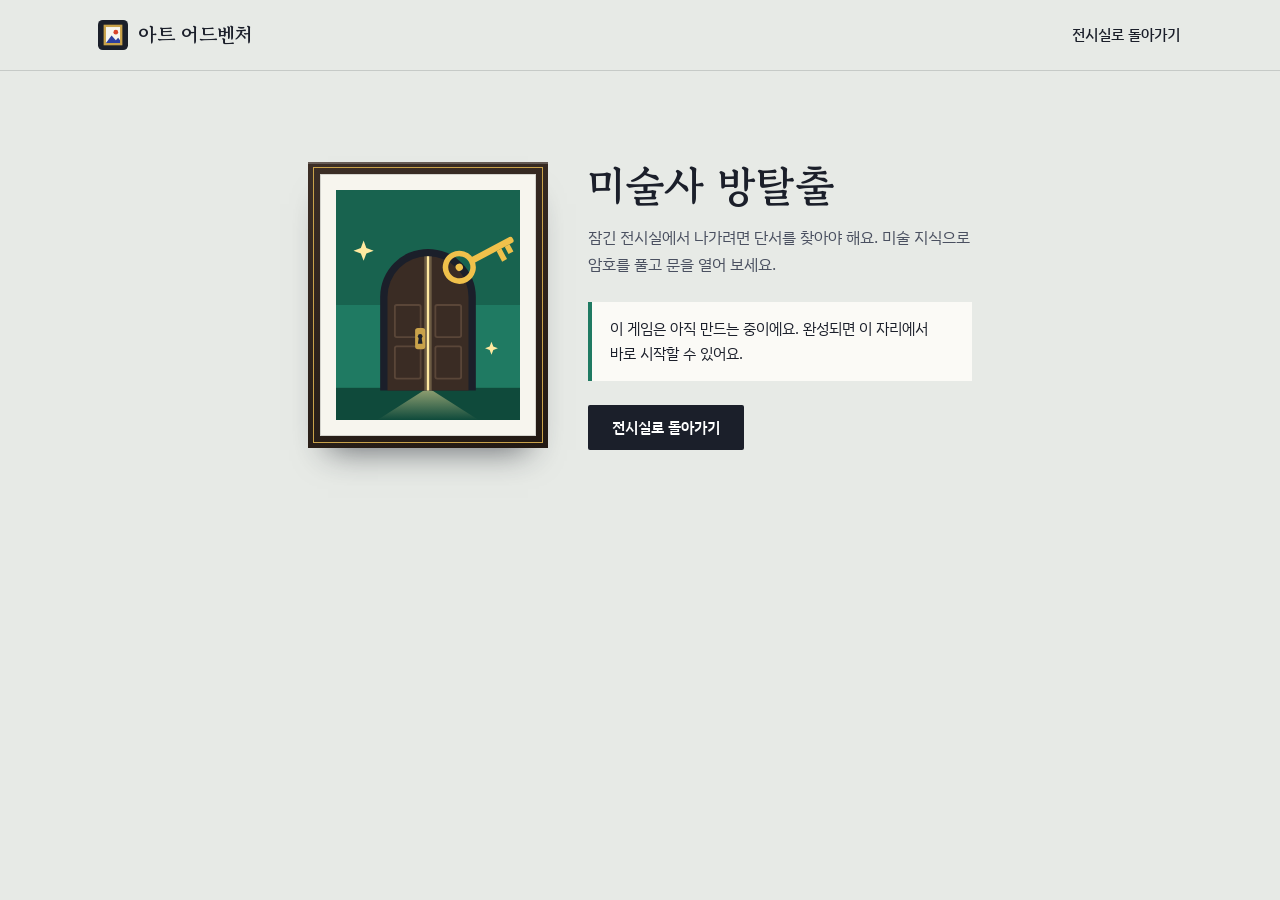
==== games/escape-room/index.html @ 75a303fd "Add files via upload" ====
<!DOCTYPE html>
<html lang="ko">
<head>
  <meta charset="UTF-8">
  <meta name="viewport" content="width=device-width, initial-scale=1">
  <title>게임 | 아트 어드벤처</title>
  <link rel="icon" href="../../images/favicon.svg" type="image/svg+xml">
  <link rel="preconnect" href="https://fonts.googleapis.com">
  <link rel="preconnect" href="https://fonts.gstatic.com" crossorigin>
  <link href="https://fonts.googleapis.com/css2?family=Gowun+Batang:wght@400;700&family=IBM+Plex+Sans+KR:wght@400;500;600&display=swap" rel="stylesheet">
  <link rel="stylesheet" href="../../css/style.css">
</head>
<body data-game="escape-room">
  <header class="site-header">
    <div class="site-header-inner">
      <a class="brand" href="../../index.html">
        <img src="../../images/favicon.svg" alt="">
        <span data-site-name>아트 어드벤처</span>
      </a>
      <nav class="site-nav" aria-label="주요 메뉴">
        <a href="../../index.html#gallery">전시실로 돌아가기</a>
      </nav>
    </div>
  </header>

  <main class="game-stage">
    <div class="frame">
      <div class="mat"><img id="game-image" src="../../images/favicon.svg" alt="" width="400" height="500"></div>
    </div>
    <div class="game-info">
      <h1 id="game-title">게임</h1>
      <p class="summary" id="game-summary"></p>
      <p class="notice">이 게임은 아직 만드는 중이에요. 완성되면 이 자리에서 바로 시작할 수 있어요.</p>
      <a class="btn" href="../../index.html#gallery">전시실로 돌아가기</a>
    </div>
  </main>

  <script src="../../js/games.js"></script>
  <script src="../../js/game-page.js"></script>
</body>
</html>
---- css/style.css ----
/* ==========================================================
   아트 어드벤처 : 온라인 미술관 스타일
   색: 회벽(wall) 바탕 + 물감 색 포인트
   ========================================================== */

:root {
  --wall: #E7EAE6;
  --wall-deep: #D9DDD8;
  --ink: #1B1F2A;
  --ink-soft: #4A5060;
  --paper: #FBFAF6;
  --gold: #C9A24A;
  --ultramarine: #2D3FA0;
  --accent: #2D3FA0;

  --font-display: 'Gowun Batang', 'Nanum Myeongjo', 'Noto Serif KR', serif;
  --font-body: 'IBM Plex Sans KR', 'Noto Sans KR', 'Apple SD Gothic Neo', 'Malgun Gothic', sans-serif;

  --max: 1180px;
  --gutter: clamp(20px, 5vw, 48px);
}

*, *::before, *::after { box-sizing: border-box; }

html { scroll-behavior: smooth; }

body {
  margin: 0;
  background: var(--wall);
  color: var(--ink);
  font-family: var(--font-body);
  font-size: 16px;
  line-height: 1.7;
  -webkit-font-smoothing: antialiased;
  word-break: keep-all;
}

img { max-width: 100%; }

a { color: inherit; }

a:focus-visible,
.btn:focus-visible {
  outline: 3px solid var(--ultramarine);
  outline-offset: 3px;
}

.skip-link {
  position: absolute;
  left: 12px;
  top: -60px;
  background: var(--ink);
  color: #fff;
  padding: 10px 16px;
  z-index: 10;
  text-decoration: none;
}
.skip-link:focus { top: 12px; }

/* ---------- 상단 바 ---------- */
.site-header {
  border-bottom: 1px solid rgba(27, 31, 42, 0.16);
}
.site-header-inner {
  max-width: var(--max);
  margin: 0 auto;
  padding: 18px var(--gutter);
  display: flex;
  align-items: center;
  justify-content: space-between;
  gap: 16px;
}
.brand {
  display: inline-flex;
  align-items: center;
  gap: 10px;
  text-decoration: none;
  font-family: var(--font-display);
  font-weight: 700;
  font-size: 20px;
}
.brand img { width: 30px; height: 30px; display: block; }
.site-nav a {
  text-decoration: none;
  font-weight: 500;
  font-size: 15px;
  padding: 6px 2px;
  border-bottom: 2px solid transparent;
}
.site-nav a:hover { border-bottom-color: var(--ink); }

/* ---------- 입구 (히어로) ---------- */
.hero {
  max-width: var(--max);
  margin: 0 auto;
  padding: clamp(48px, 9vw, 104px) var(--gutter) clamp(40px, 7vw, 80px);
  text-align: center;
}
.hero-plate {
  display: inline-block;
  max-width: 100%;
  padding: clamp(28px, 5vw, 56px) clamp(28px, 7vw, 96px);
  background: var(--paper);
  border: 1px solid rgba(27, 31, 42, 0.22);
  outline: 1px solid var(--gold);
  outline-offset: -10px;
  box-shadow: 0 24px 40px -28px rgba(27, 31, 42, 0.5);
  animation: plate-in 0.9s ease-out both;
}
.hero h1 {
  margin: 0;
  font-family: var(--font-display);
  font-weight: 700;
  font-size: clamp(44px, 9vw, 92px);
  line-height: 1.12;
  letter-spacing: -0.02em;
}
.hero-lead {
  margin: 20px auto 0;
  max-width: 30em;
  font-size: clamp(16px, 2.2vw, 19px);
  color: var(--ink-soft);
}
.hero-cta {
  margin-top: 36px;
}

@keyframes plate-in {
  from { opacity: 0; transform: translateY(-14px); }
  to   { opacity: 1; transform: translateY(0); }
}

/* ---------- 전시실 ---------- */
.rooms {
  max-width: var(--max);
  margin: 0 auto;
  padding: 24px var(--gutter) clamp(64px, 9vw, 112px);
}
.rooms-head {
  text-align: center;
  margin-bottom: clamp(36px, 6vw, 64px);
}
.rooms-head h2 {
  margin: 0;
  font-family: var(--font-display);
  font-size: clamp(28px, 4vw, 40px);
  line-height: 1.3;
}
.rooms-head p {
  margin: 8px 0 0;
  color: var(--ink-soft);
}

/* 개수가 늘어도 마지막 줄이 가운데 정렬돼요 */
.gallery {
  --gap: clamp(32px, 5vw, 56px);
  display: flex;
  flex-wrap: wrap;
  justify-content: center;
  gap: clamp(40px, 6vw, 72px) var(--gap);
}

.exhibit {
  flex: 0 0 calc((100% - 2 * var(--gap)) / 3);
  min-width: 0;
}

/* 갤러리 벽처럼 가운데 열을 살짝 아래로 걸어요 */
.exhibit:nth-child(3n + 2) { margin-top: 44px; }

/* 액자 */
.frame {
  display: block;
  padding: 12px;
  background: linear-gradient(160deg, #3C2E26, #221913);
  outline: 1px solid var(--gold);
  outline-offset: -6px;
  box-shadow:
    0 22px 32px -20px rgba(27, 31, 42, 0.65),
    0 2px 0 rgba(255, 255, 255, 0.22) inset;
}
.mat {
  background: #F7F5EE;
  padding: clamp(10px, 1.6vw, 16px);
  box-shadow: inset 0 0 0 1px rgba(0, 0, 0, 0.14);
}
.mat img {
  display: block;
  width: 100%;
  height: auto;
  aspect-ratio: 4 / 5;
  object-fit: cover;
}

/* 작품 설명 카드 */
.placard {
  width: 90%;
  margin: 22px auto 0;
  padding: 18px 20px 20px;
  background: var(--paper);
  border: 1px solid rgba(27, 31, 42, 0.14);
  border-top: 4px solid var(--accent);
  box-shadow: 0 10px 18px -14px rgba(27, 31, 42, 0.45);
}
.placard-title {
  margin: 0;
  font-family: var(--font-display);
  font-size: 22px;
  line-height: 1.35;
}
.placard-text {
  margin: 8px 0 0;
  font-size: 15px;
  line-height: 1.65;
  color: var(--ink-soft);
}
.placard-foot {
  margin-top: 16px;
  display: flex;
  align-items: center;
  gap: 12px;
  flex-wrap: wrap;
}

/* 버튼 */
.btn {
  display: inline-block;
  padding: 10px 24px;
  background: var(--ink);
  color: #fff;
  font-family: var(--font-body);
  font-weight: 600;
  font-size: 15px;
  text-decoration: none;
  border-radius: 2px;
  transition: background-color 0.2s;
}
.btn:hover { background: var(--ultramarine); }
.btn-large { padding: 14px 32px; font-size: 16px; }

.badge {
  font-size: 13px;
  color: var(--ink-soft);
  padding: 2px 10px;
  border: 1px solid rgba(27, 31, 42, 0.3);
  border-radius: 999px;
}

.empty {
  text-align: center;
  color: var(--ink-soft);
}

/* ---------- 하단 ---------- */
.site-footer {
  border-top: 1px solid rgba(27, 31, 42, 0.16);
  background: var(--wall-deep);
}
.site-footer-inner {
  max-width: var(--max);
  margin: 0 auto;
  padding: 28px var(--gutter);
  font-size: 14px;
  color: var(--ink-soft);
}
.site-footer p { margin: 0; }

/* ---------- 게임 준비 중 페이지 ---------- */
.game-stage {
  max-width: 760px;
  margin: 0 auto;
  padding: clamp(40px, 8vw, 88px) var(--gutter) clamp(56px, 9vw, 104px);
  display: flex;
  flex-wrap: wrap;
  gap: 40px;
  align-items: center;
  justify-content: center;
}
.game-stage .frame { width: 240px; flex: 0 0 auto; }
.game-info { flex: 1 1 280px; }
.game-info h1 {
  margin: 0;
  font-family: var(--font-display);
  font-size: clamp(30px, 5vw, 42px);
  line-height: 1.25;
}
.game-info .summary { margin: 12px 0 0; color: var(--ink-soft); }
.notice {
  margin: 24px 0;
  padding: 14px 18px;
  background: var(--paper);
  border-left: 4px solid var(--accent);
  font-size: 15px;
}

/* ---------- 화면 크기별 ---------- */
@media (max-width: 980px) {
  .exhibit { flex-basis: calc((100% - var(--gap)) / 2); }
  .exhibit:nth-child(3n + 2) { margin-top: 0; }
  .exhibit:nth-child(even) { margin-top: 44px; }
}

@media (max-width: 640px) {
  .exhibit { flex-basis: 100%; max-width: 420px; }
  .exhibit:nth-child(even) { margin-top: 0; }
  .brand { font-size: 18px; }
}

/* 움직임을 줄이고 싶은 사용자 설정을 존중해요 */
@media (prefers-reduced-motion: reduce) {
  html { scroll-behavior: auto; }
  .hero-plate { animation: none; }
  .btn { transition: none; }
}
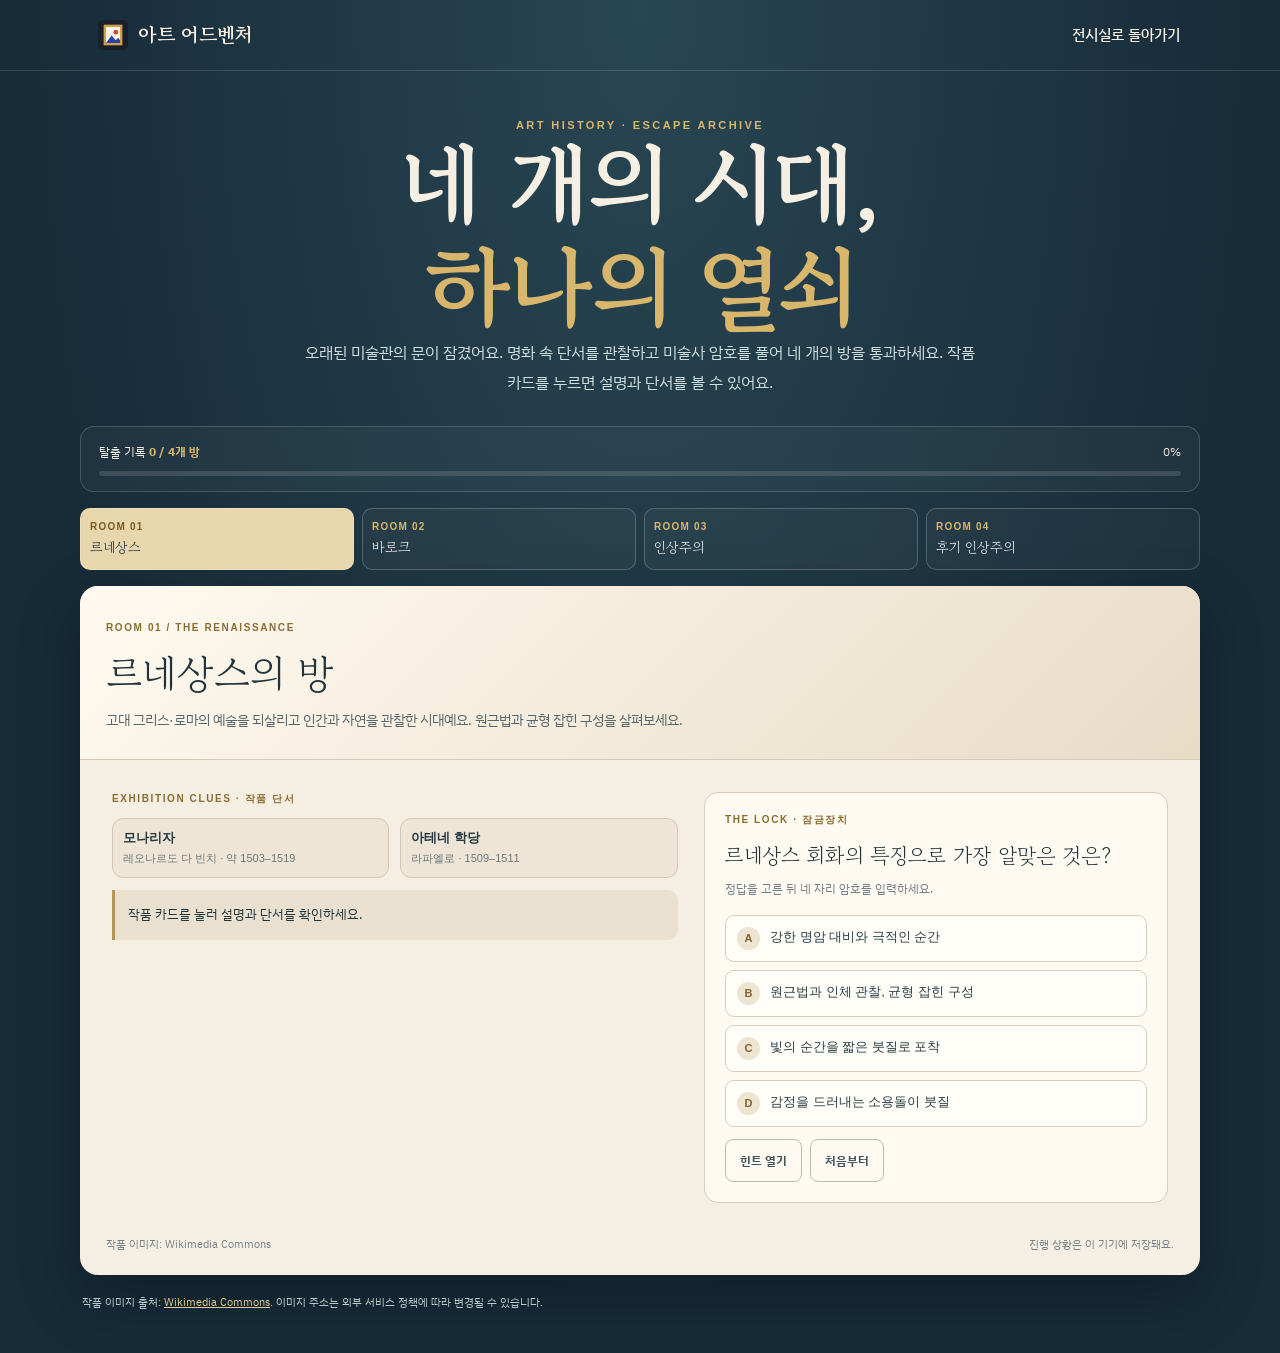
==== commit 67bb5e00: "Add interactive art history escape room" ====
--- a/games/escape-room/index.html
+++ b/games/escape-room/index.html
@@ -1,41 +1,35 @@
-<!DOCTYPE html>
-<html lang="ko">
-<head>
-  <meta charset="UTF-8">
-  <meta name="viewport" content="width=device-width, initial-scale=1">
-  <title>게임 | 아트 어드벤처</title>
-  <link rel="icon" href="../../images/favicon.svg" type="image/svg+xml">
-  <link rel="preconnect" href="https://fonts.googleapis.com">
-  <link rel="preconnect" href="https://fonts.gstatic.com" crossorigin>
-  <link href="https://fonts.googleapis.com/css2?family=Gowun+Batang:wght@400;700&family=IBM+Plex+Sans+KR:wght@400;500;600&display=swap" rel="stylesheet">
-  <link rel="stylesheet" href="../../css/style.css">
-</head>
-<body data-game="escape-room">
-  <header class="site-header">
-    <div class="site-header-inner">
-      <a class="brand" href="../../index.html">
-        <img src="../../images/favicon.svg" alt="">
-        <span data-site-name>아트 어드벤처</span>
-      </a>
-      <nav class="site-nav" aria-label="주요 메뉴">
-        <a href="../../index.html#gallery">전시실로 돌아가기</a>
-      </nav>
-    </div>
-  </header>
-
-  <main class="game-stage">
-    <div class="frame">
-      <div class="mat"><img id="game-image" src="../../images/favicon.svg" alt="" width="400" height="500"></div>
-    </div>
-    <div class="game-info">
-      <h1 id="game-title">게임</h1>
-      <p class="summary" id="game-summary"></p>
-      <p class="notice">이 게임은 아직 만드는 중이에요. 완성되면 이 자리에서 바로 시작할 수 있어요.</p>
-      <a class="btn" href="../../index.html#gallery">전시실로 돌아가기</a>
-    </div>
-  </main>
-
-  <script src="../../js/games.js"></script>
-  <script src="../../js/game-page.js"></script>
-</body>
-</html>
+<!doctype html>
+<html lang="ko"><head><meta charset="utf-8"><meta name="viewport" content="width=device-width,initial-scale=1,viewport-fit=cover"><meta name="theme-color" content="#172b39"><title>미술사 방탈출 | 아트 어드벤처</title><link rel="icon" href="../../images/favicon.svg" type="image/svg+xml"><link rel="preconnect" href="https://fonts.googleapis.com"><link rel="preconnect" href="https://fonts.gstatic.com" crossorigin><link href="https://fonts.googleapis.com/css2?family=Gowun+Batang:wght@400;700&family=IBM+Plex+Sans+KR:wght@400;500;600;700&display=swap" rel="stylesheet"><link rel="stylesheet" href="../../css/style.css">
+<style>
+body{background:radial-gradient(ellipse at top,#294653,#172b39 68%);min-height:100vh}.site-header{border-color:#ffffff25}.site-header .brand,.site-nav a{color:#f8f1e4}.escape{max-width:1120px;width:calc(100% - 32px);margin:auto;color:#f5efe3}.hero{text-align:center;padding:48px 0 28px}.kicker{font:700 11px Arial;letter-spacing:.22em;color:#d8b66b}h1{font:400 clamp(36px,7vw,68px)/1.15 'Gowun Batang',serif;margin:16px 0}h1 em{font-style:normal;color:#d8b66b}.hero p{max-width:680px;margin:auto;color:#d2dfe0;line-height:1.9}.progress{padding:15px 18px;border:1px solid #ffffff2b;border-radius:14px;background:#ffffff09;margin-bottom:16px}.progressline{display:flex;justify-content:space-between;font-size:12px;margin-bottom:9px}.progressline strong{color:#d8b66b}.track{height:5px;background:#ffffff20;border-radius:8px;overflow:hidden}.track span{display:block;height:100%;width:0;background:linear-gradient(90deg,#a98542,#f0dba4);transition:width .25s}.tabs{display:grid;grid-template-columns:repeat(4,1fr);gap:8px;margin-bottom:16px}.tab{padding:12px 9px;text-align:left;border:1px solid #ffffff35;background:#ffffff08;color:#eee;border-radius:10px;cursor:pointer}.tab small{display:block;color:#d8b66b;font:700 10px Arial;letter-spacing:.12em;margin-bottom:5px}.tab span{font:14px 'Gowun Batang',serif}.tab.active{background:#e8d7ad;color:#20343c}.tab.active small{color:#765b29}.tab.done{border-color:#9bc5ad}.board{background:#f5efe3;color:#20343c;border-radius:18px;overflow:hidden;box-shadow:0 22px 60px #0004}.roomhead{padding:26px;background:linear-gradient(135deg,#fffaf0,#e7dcc6);border-bottom:1px solid #d5c9b7}.roomhead small,.label{font:700 10px Arial;letter-spacing:.16em;color:#8a6b31}.roomhead h2{font:400 clamp(27px,4vw,40px)/1.25 'Gowun Batang',serif;margin:9px 0}.roomhead p{font-size:14px;line-height:1.8;color:#56666b;margin:0}.layout{display:grid;grid-template-columns:minmax(0,1fr) minmax(280px,.82fr);gap:26px;padding:clamp(16px,3.5vw,32px)}.label{margin:0 0 12px}.artgrid{display:grid;grid-template-columns:repeat(2,minmax(0,1fr));gap:11px}.art{padding:0;text-align:left;border:1px solid #d4c8b5;background:#eee5d6;border-radius:11px;overflow:hidden;color:#253941;cursor:pointer;min-width:0}.art img{display:block;width:100%;height:clamp(130px,18vw,210px);object-fit:cover;background:#d7c7a8}.art b{display:block;padding:10px 10px 0;font-size:13px}.art small{display:block;padding:4px 10px 11px;color:#69777b;font-size:11px}.note{margin-top:12px;padding:13px;background:#e9e0d0;border-left:3px solid #b8954d;border-radius:0 10px 10px 0;font-size:13px;line-height:1.8;min-height:50px}.question{background:#fffaf1;border:1px solid #d8cdbb;border-radius:14px;padding:20px;align-self:start}.question h3{font:400 21px/1.55 'Gowun Batang',serif;margin:0 0 8px}.sub{font-size:12px;color:#738087;margin:0 0 15px}.answers{display:grid;gap:8px}.answer{display:flex;gap:10px;align-items:flex-start;width:100%;text-align:left;border:1px solid #d9cfbf;background:#fffdf8;border-radius:9px;padding:11px;color:#293d44;font-size:13px;line-height:1.55;min-height:45px;cursor:pointer}.letter{flex:none;width:23px;height:23px;display:grid;place-items:center;border-radius:50%;background:#eee4d2;color:#80632e;font:700 11px Arial}.answer.correct{background:#e5f0e8;border-color:#6e9a81}.answer.wrong{background:#f9e7e1;border-color:#c98170}.feedback{display:none;margin-top:11px;padding:12px;border-radius:9px;font-size:12px;line-height:1.8}.feedback.show{display:block}.info{background:#e5eee7;color:#315f4d}.error{background:#f8e5e0;color:#873f35}.hint{background:#f4ecd8;color:#735824}.btn{border:0;background:#bd984f;color:#1b303b;border-radius:8px;padding:12px 14px;font-weight:700;font-size:12px;min-height:43px;cursor:pointer}.secondary{border:1px solid #b7bcb6;background:transparent;color:#41565d}.btns{display:flex;gap:8px;flex-wrap:wrap;margin-top:12px}.code{display:none;margin-top:14px;background:#1b303b;color:#fff1cc;border-radius:11px;padding:14px}.code.show{display:block}.code p{font-size:12px;line-height:1.7;margin:0 0 10px;color:#e2d8c3}.coderow{display:flex;gap:8px}.coderow input{min-width:0;width:100%;border:1px solid #a58c5c;border-radius:8px;background:#fffaf0;color:#20343c;text-align:center;letter-spacing:.2em;font:700 20px Arial;padding:10px}.foot{display:flex;justify-content:space-between;gap:12px;flex-wrap:wrap;padding:0 26px 22px;color:#758186;font-size:11px}.complete{display:none;text-align:center;padding:55px 22px;background:linear-gradient(145deg,#fff8e8,#e5d5b6);color:#20343c}.complete.show{display:block}.seal{width:76px;height:76px;border:1px solid #b18d4d;border-radius:50%;display:grid;place-items:center;font-size:34px;color:#97712e;margin:0 auto 20px}.complete h2{font:400 clamp(32px,6vw,50px) 'Gowun Batang',serif;margin:0 0 12px}.complete p{font-size:14px;line-height:1.9;max-width:650px;margin:0 auto 20px}.modal{position:fixed;inset:0;z-index:9999;display:none;align-items:center;justify-content:center;padding:16px;background:#07141dcc}.modal.open{display:flex}.modalcard{width:min(680px,100%);max-height:92vh;overflow:auto;border-radius:15px;background:#f5efe3;color:#253941}.modalcard img{display:block;width:100%;max-height:42vh;object-fit:contain;background:#e4dac8}.modalbody{padding:20px}.modalbody h3{font:400 25px 'Gowun Batang',serif;margin:0 0 5px}.meta{font-size:12px;color:#80632e;margin-bottom:12px}.modalbody p{font-size:14px;line-height:1.9}.modalactions{display:flex;justify-content:space-between;gap:12px;align-items:center;flex-wrap:wrap}.modal a{font-size:12px;color:#785a27}.credit{padding:18px 2px 40px;font-size:11px;line-height:1.8;color:#bdc9c9}.credit a{color:#e2cc8e}
+@media(max-width:760px){.layout{grid-template-columns:1fr}.art img{height:clamp(130px,32vw,220px)}}@media(max-width:480px){.escape{width:calc(100% - 22px)}.hero{padding-top:32px}.tabs{grid-template-columns:repeat(2,1fr)}.question{padding:15px}.coderow{flex-direction:column}.coderow .btn{width:100%}.foot{padding:0 16px 20px}}@media(prefers-reduced-motion:reduce){*,*:before,*:after{scroll-behavior:auto!important;transition:none!important}}
+</style></head><body><header class="site-header"><div class="site-header-inner"><a class="brand" href="../../index.html"><img src="../../images/favicon.svg" alt=""><span>아트 어드벤처</span></a><nav class="site-nav"><a href="../../index.html#gallery">전시실로 돌아가기</a></nav></div></header>
+<main class="escape"><section class="hero"><div class="kicker">ART HISTORY · ESCAPE ARCHIVE</div><h1>네 개의 시대,<br><em>하나의 열쇠</em></h1><p>오래된 미술관의 문이 잠겼어요. 명화 속 단서를 관찰하고 미술사 암호를 풀어 네 개의 방을 통과하세요. 작품 카드를 누르면 설명과 단서를 볼 수 있어요.</p></section>
+<section class="progress"><div class="progressline"><span>탈출 기록 <strong id="progressText">0 / 4개 방</strong></span><span id="progressPct">0%</span></div><div class="track"><span id="progressBar"></span></div></section>
+<nav class="tabs" aria-label="방 진행 상황"><button class="tab active" data-room="0"><small>ROOM 01</small><span>르네상스</span></button><button class="tab" data-room="1"><small>ROOM 02</small><span>바로크</span></button><button class="tab" data-room="2"><small>ROOM 03</small><span>인상주의</span></button><button class="tab" data-room="3"><small>ROOM 04</small><span>후기 인상주의</span></button></nav>
+<section class="board" id="board"><div id="roomLayout"><header class="roomhead"><small id="roomIndex"></small><h2 id="roomTitle"></h2><p id="roomIntro"></p></header><div class="layout"><section><p class="label">EXHIBITION CLUES · 작품 단서</p><div class="artgrid" id="artGrid"></div><div class="note" id="artNote">작품 카드를 눌러 단서를 확인하세요.</div></section><section class="question"><p class="label">THE LOCK · 잠금장치</p><h3 id="questionTitle"></h3><p class="sub">정답을 고른 뒤 네 자리 암호를 입력하세요.</p><div class="answers" id="answers"></div><div class="feedback" id="feedback" role="status" aria-live="polite"></div><div class="btns"><button class="btn secondary" id="hintBtn">힌트 열기</button><button class="btn secondary" id="resetBtn">처음부터</button></div><div class="code" id="codeArea"><p>정답이에요. 네 자리 암호를 입력해 문을 여세요.</p><div class="coderow"><input id="codeInput" inputmode="numeric" maxlength="4" pattern="[0-9]{4}" aria-label="네 자리 암호" placeholder="••••"><button class="btn" id="unlockBtn">문 열기</button></div><div class="feedback" id="codeFeedback" role="status" aria-live="polite"></div></div></section></div><div class="foot"><span>작품 이미지: Wikimedia Commons</span><span>진행 상황은 이 기기에 저장돼요.</span></div></div><section class="complete" id="completeScreen"><div class="seal">✦</div><h2>미술관 탈출 성공!</h2><p>축하합니다! 네 개의 전시실을 모두 통과했어요. 이제 작품을 볼 때 시대의 특징과 화가의 표현을 더 잘 발견할 수 있을 거예요.</p><p id="finishDate"></p><button class="btn" id="playAgain">다시 도전하기</button> <a class="btn secondary" href="../../index.html">홈으로</a></section></section><div class="credit">작품 이미지 출처: <a href="https://commons.wikimedia.org/" target="_blank" rel="noopener">Wikimedia Commons</a>. 이미지 주소는 외부 서비스 정책에 따라 변경될 수 있습니다.</div></main>
+<div class="modal" id="artModal" role="dialog" aria-modal="true" aria-labelledby="modalTitle"><div class="modalcard"><img id="modalImage" alt=""><div class="modalbody"><div class="meta" id="modalMeta"></div><h3 id="modalTitle"></h3><p id="modalText"></p><div class="modalactions"><a id="modalSource" href="#" target="_blank" rel="noopener">작품 출처 보기 ↗</a><button class="btn" id="closeModal">닫기</button></div></div></div></div>
+<script>
+(function(){'use strict';
+const rooms=[
+{index:'ROOM 01 / THE RENAISSANCE',title:'르네상스의 방',intro:'고대 그리스·로마의 예술을 되살리고 인간과 자연을 관찰한 시대예요. 원근법과 균형 잡힌 구성을 살펴보세요.',question:'르네상스 회화의 특징으로 가장 알맞은 것은?',hint:'수학적 원근법, 인체와 자연의 관찰, 균형 잡힌 구성이 중요해요.',explanation:'르네상스 화가들은 원근법과 해부학적 관찰을 활용해 공간과 인체를 설득력 있게 표현했습니다.',answers:['강한 명암 대비와 극적인 순간','원근법과 인체 관찰, 균형 잡힌 구성','빛의 순간을 짧은 붓질로 포착','감정을 드러내는 소용돌이 붓질'],correct:1,code:'1503',codeNote:'모나리자가 그려지기 시작한 것으로 알려진 해인 약 1503년을 암호로 삼았어요.',artworks:[{title:'모나리자',artist:'레오나르도 다 빈치',date:'약 1503–1519',src:'https://commons.wikimedia.org/wiki/Special:FilePath/Mona_Lisa,_by_Leonardo_da_Vinci,_from_C2RMF_retouched.jpg',source:'https://commons.wikimedia.org/wiki/Category:Mona_Lisa',text:'부드러운 명암법과 미묘한 표정, 인물 뒤의 풍경이 특징입니다. 윤곽선을 뚜렷하게 긋기보다 색과 명암을 부드럽게 연결했습니다.'},{title:'아테네 학당',artist:'라파엘로',date:'1509–1511',src:'https://commons.wikimedia.org/wiki/Special:FilePath/Raphael_School_of_Athens.jpg',source:'https://commons.wikimedia.org/wiki/Category:The_School_of_Athens',text:'고대 철학자들을 웅장한 건축 공간에 배치한 프레스코화입니다. 중앙의 소실점과 균형 잡힌 인물 배치에서 원근법과 조화를 볼 수 있습니다.'}]},
+{index:'ROOM 02 / THE BAROQUE',title:'바로크의 방',intro:'강렬한 빛과 어둠, 움직임, 극적인 순간이 관람객을 이야기 속으로 끌어들여요. 빛이 어디에서 오는지 살펴보세요.',question:'바로크 회화에서 자주 볼 수 있는 표현은?',hint:'빛과 어둠의 극적인 대비가 인물과 사건을 강조합니다.',explanation:'바로크 회화는 극적인 구도와 움직임, 강한 명암 대비로 감정과 사건의 긴장감을 전달했습니다.',answers:['완벽한 대칭과 정지감만 추구','순간의 빛만 기록','강한 명암 대비와 극적인 움직임','기하학적 형태로 사물을 단순화'],correct:2,code:'1642',codeNote:'렘브란트의 대표작 야경이 완성된 해인 1642를 암호로 사용합니다.',artworks:[{title:'성 마태오의 소명',artist:'카라바조',date:'1599–1600',src:'https://commons.wikimedia.org/wiki/Special:FilePath/The_Calling_of_Saint_Matthew_by_Caravaggio.jpg',source:'https://commons.wikimedia.org/wiki/Category:The_Calling_of_Saint_Matthew',text:'빛이 인물들을 가로지르며 장면의 핵심을 강조합니다. 밝음과 어둠의 강한 대비가 시선을 이끌고 사건을 극적으로 만듭니다.'},{title:'야경',artist:'렘브란트',date:'1642',src:'https://commons.wikimedia.org/wiki/Special:FilePath/The_Nightwatch_by_Rembrandt.jpg',source:'https://commons.wikimedia.org/wiki/Category:The_Nightwatch',text:'인물마다 다른 자세와 빛의 강조가 장면에 움직임을 줍니다. 본래 밤 장면을 뜻하는 그림은 아니며 표면이 어두워진 뒤 야경이라는 이름으로 알려졌습니다.'}]},
+{index:'ROOM 03 / IMPRESSIONISM',title:'인상주의의 방',intro:'화가들은 야외에서 변화하는 빛과 대기를 관찰했어요. 한순간의 색과 느낌을 포착한 그림에서 암호를 찾아보세요.',question:'모네의 ‘인상, 해돋이’가 보여주는 관심은 무엇일까?',hint:'사진처럼 세밀하게 묘사하기보다 항구에 비친 빛과 대기의 순간적인 느낌을 포착합니다.',explanation:'모네의 인상, 해돋이는 1872년에 그려졌고 1874년 전시되었습니다. 작품 제목에서 인상주의라는 명칭이 비롯되었습니다.',answers:['역사적 영웅의 이상화','순간적인 빛과 대기의 인상','정확한 윤곽선과 매끈한 마감','종교적 상징만을 중심에 둔 구성'],correct:1,code:'1872',codeNote:'모네의 인상, 해돋이가 그려진 해인 1872를 암호로 사용합니다.',artworks:[{title:'인상, 해돋이',artist:'클로드 모네',date:'1872',src:'https://commons.wikimedia.org/wiki/Special:FilePath/Claude_Monet,_Impression,_soleil_levant.jpg',source:'https://commons.wikimedia.org/wiki/Category:Impression,_soleil_levant',text:'항구의 배와 해돋이를 세밀한 윤곽보다 색과 붓질로 표현했습니다. 1874년 독립 전시에 출품되었고 제목이 인상주의라는 명칭의 계기가 되었습니다.'},{title:'수련',artist:'클로드 모네',date:'연작, 1890년대–1920년대',src:'https://commons.wikimedia.org/wiki/Special:FilePath/Claude_Monet_-_Water_Lilies_-_1906,_Ryerson.jpg',source:'https://commons.wikimedia.org/wiki/Category:Water_Lilies_by_Claude_Monet',text:'모네는 지베르니 정원의 연못을 여러 해 동안 그렸습니다. 수면의 반사와 빛의 변화, 시간과 날씨에 따라 달라지는 풍경을 탐구합니다.'}]},
+{index:'ROOM 04 / POST-IMPRESSIONISM',title:'후기 인상주의의 방',intro:'인상주의 이후 화가들은 구조, 감정, 상징과 개인적인 표현을 탐구했어요. 마지막 암호를 찾아 미술관을 탈출하세요.',question:'반 고흐의 ‘별이 빛나는 밤’에 가장 잘 드러나는 특징은?',hint:'소용돌이치는 붓질과 강렬한 색채가 화가의 주관적인 표현을 드러냅니다.',explanation:'후기 인상주의는 하나의 통일된 양식이 아니라 인상주의 이후 색·형태·구조·감정을 개성적으로 탐구한 다양한 경향입니다.',answers:['사진 같은 사실적 묘사만 추구','빛의 순간만 기록하고 감정을 배제','기하학적 형태로 사물을 해체','강렬한 색과 소용돌이 붓질로 내면 표현'],correct:3,code:'1889',codeNote:'반 고흐가 별이 빛나는 밤을 그린 해인 1889를 암호로 사용합니다.',artworks:[{title:'별이 빛나는 밤',artist:'빈센트 반 고흐',date:'1889',src:'https://commons.wikimedia.org/wiki/Special:FilePath/Van_Gogh_-_Starry_Night_-_Google_Art_Project.jpg',source:'https://commons.wikimedia.org/wiki/Category:The_Starry_Night',text:'소용돌이치는 하늘과 리듬감 있는 붓질, 강렬한 색은 풍경을 눈에 보이는 대로만 재현하기보다 주관적으로 표현합니다.'},{title:'해바라기',artist:'빈센트 반 고흐',date:'1888년 연작',src:'https://commons.wikimedia.org/wiki/Special:FilePath/Vincent_van_Gogh_-_Sunflowers_-_VGM_F458.jpg',source:'https://commons.wikimedia.org/wiki/Category:Sunflowers_by_Vincent_van_Gogh',text:'해바라기 연작은 노랑의 다양한 색조와 굵은 붓질을 활용합니다. 색은 화면 전체의 감정과 리듬을 만드는 요소이기도 합니다.'}]}
+];
+const S={room:0,cleared:[false,false,false,false],solved:[false,false,false,false],hints:[false,false,false,false],focus:null},$=id=>document.getElementById(id);
+function load(){try{const x=JSON.parse(localStorage.getItem('artAdventureEscapeRoom')||'null');if(x){if(Array.isArray(x.cleared)&&x.cleared.length===4)S.cleared=x.cleared.map(Boolean);if(Array.isArray(x.solved)&&x.solved.length===4)S.solved=x.solved.map(Boolean);if(Array.isArray(x.hints)&&x.hints.length===4)S.hints=x.hints.map(Boolean);let n=0;S.cleared.forEach((v,i)=>{if(v)n=i+1});S.room=Math.min(Math.max(0,Number(x.room)||0),Math.min(n,3))}}catch(e){}}
+function save(){try{localStorage.setItem('artAdventureEscapeRoom',JSON.stringify({room:S.room,cleared:S.cleared,solved:S.solved,hints:S.hints}))}catch(e){}}
+function msg(id,t,type){$(id).textContent=t;$(id).className='feedback show '+type}
+function progress(){let n=S.cleared.filter(Boolean).length,p=Math.round(n/4*100);$('progressText').textContent=n+' / 4개 방';$('progressPct').textContent=p+'%';$('progressBar').style.width=p+'%';document.querySelectorAll('.tab').forEach((b,i)=>{b.classList.toggle('active',i===S.room);b.classList.toggle('done',S.cleared[i]);b.disabled=i>0&&!S.cleared[i-1]&&i!==S.room})}
+function render(){let r=rooms[S.room];$('roomIndex').textContent=r.index;$('roomTitle').textContent=r.title;$('roomIntro').textContent=r.intro;$('questionTitle').textContent=r.question;$('artGrid').innerHTML='';r.artworks.forEach(a=>{let b=document.createElement('button');b.type='button';b.className='art';let img=document.createElement('img');img.loading='lazy';img.src=a.src;img.alt=a.title+' — '+a.artist;img.onerror=()=>img.style.display='none';let t=document.createElement('b');t.textContent=a.title;let m=document.createElement('small');m.textContent=a.artist+' · '+a.date;b.append(img,t,m);b.addEventListener('click',()=>openArt(a));$('artGrid').append(b)});$('artNote').textContent='작품 카드를 눌러 설명과 단서를 확인하세요.';$('answers').innerHTML='';r.answers.forEach((t,i)=>{let b=document.createElement('button');b.type='button';b.className='answer';let l=document.createElement('span');l.className='letter';l.textContent=String.fromCharCode(65+i);let s=document.createElement('span');s.textContent=t;b.append(l,s);b.addEventListener('click',()=>answer(i,b));$('answers').append(b)});$('feedback').className='feedback';$('codeFeedback').className='feedback';$('codeArea').classList.toggle('show',S.solved[S.room]&&!S.cleared[S.room]);$('codeInput').value='';$('hintBtn').textContent=S.hints[S.room]?'힌트 다시 보기':'힌트 열기';$('unlockBtn').textContent='문 열기';$('unlockBtn').onclick=unlock;if(S.solved[S.room]){msg('feedback','정답입니다! '+r.explanation,'info');document.querySelectorAll('.answer').forEach((b,i)=>{b.disabled=true;if(i===r.correct)b.classList.add('correct')})}if(S.cleared[S.room])msg('feedback','이 방은 이미 통과했어요. 다음 방을 선택해 이동하세요.','info');$('roomLayout').hidden=false;$('completeScreen').classList.remove('show');progress();save()}
+function answer(i,b){if(S.solved[S.room]||S.cleared[S.room])return;let r=rooms[S.room];if(i===r.correct){S.solved[S.room]=true;b.classList.add('correct');document.querySelectorAll('.answer').forEach(x=>x.disabled=true);msg('feedback','정답입니다! '+r.explanation,'info');$('codeArea').classList.add('show');$('codeInput').focus();save()}else{b.classList.add('wrong');b.disabled=true;msg('feedback','아직 문이 열리지 않았어요. 작품을 다시 관찰하거나 힌트를 확인해 보세요.','error')}}
+function openArt(a){S.focus=document.activeElement;$('modalImage').src=a.src;$('modalImage').alt=a.title+' — '+a.artist;$('modalMeta').textContent=a.artist+' · '+a.date;$('modalTitle').textContent=a.title;$('modalText').textContent=a.text;$('modalSource').href=a.source;$('artModal').classList.add('open');$('closeModal').focus();$('artNote').textContent='관찰 노트 · '+a.title+' — '+a.text}
+function closeArt(){$('artModal').classList.remove('open');if(S.focus&&S.focus.focus)S.focus.focus}
+function unlock(){if(!S.solved[S.room])return;let r=rooms[S.room];if($('codeInput').value.trim()!==r.code){msg('codeFeedback','암호가 맞지 않아요. 작품 설명과 힌트를 다시 살펴보세요.','error');$('codeInput').select();return}S.cleared[S.room]=true;msg('codeFeedback','암호가 맞습니다! '+r.codeNote,'info');save();progress();$('unlockBtn').textContent=S.room===3?'탈출 완료!':'다음 방으로 →';$('unlockBtn').onclick=()=>{if(S.room===3){finish();return}S.room++;render();$('board').scrollIntoView({behavior:'smooth',block:'start'})};if(S.room===3)setTimeout(finish,500)}
+function finish(){$('roomLayout').hidden=true;$('completeScreen').classList.add('show');$('finishDate').textContent=new Date().toLocaleDateString('ko-KR')+' 완료';progress();save();$('completeScreen').scrollIntoView({behavior:'smooth',block:'center'})}
+function hint(){S.hints[S.room]=true;msg('feedback','힌트: '+rooms[S.room].hint,'hint');$('hintBtn').textContent='힌트 확인 완료';save()}
+function reset(){if(!confirm('진행 상황을 초기화하고 처음부터 다시 시작할까요?'))return;S.room=0;S.cleared=[false,false,false,false];S.solved=[false,false,false,false];S.hints=[false,false,false,false];try{localStorage.removeItem('artAdventureEscapeRoom')}catch(e){}render();window.scrollTo({top:0,behavior:'smooth'})}
+document.querySelectorAll('.tab').forEach(b=>b.addEventListener('click',()=>{let i=Number(b.dataset.room);if(i===0||S.cleared[i-1]){S.room=i;render();$('board').scrollIntoView({behavior:'smooth',block:'start'})}}));$('hintBtn').addEventListener('click',hint);$('resetBtn').addEventListener('click',reset);$('unlockBtn').addEventListener('click',unlock);$('codeInput').addEventListener('keydown',e=>{if(e.key==='Enter')unlock()});$('closeModal').addEventListener('click',closeArt);$('artModal').addEventListener('click',e=>{if(e.target===$('artModal'))closeArt()});document.addEventListener('keydown',e=>{if(e.key==='Escape'&&$('artModal').classList.contains('open'))closeArt()});$('playAgain').addEventListener('click',reset);load();render();
+})();
+</script></body></html>
